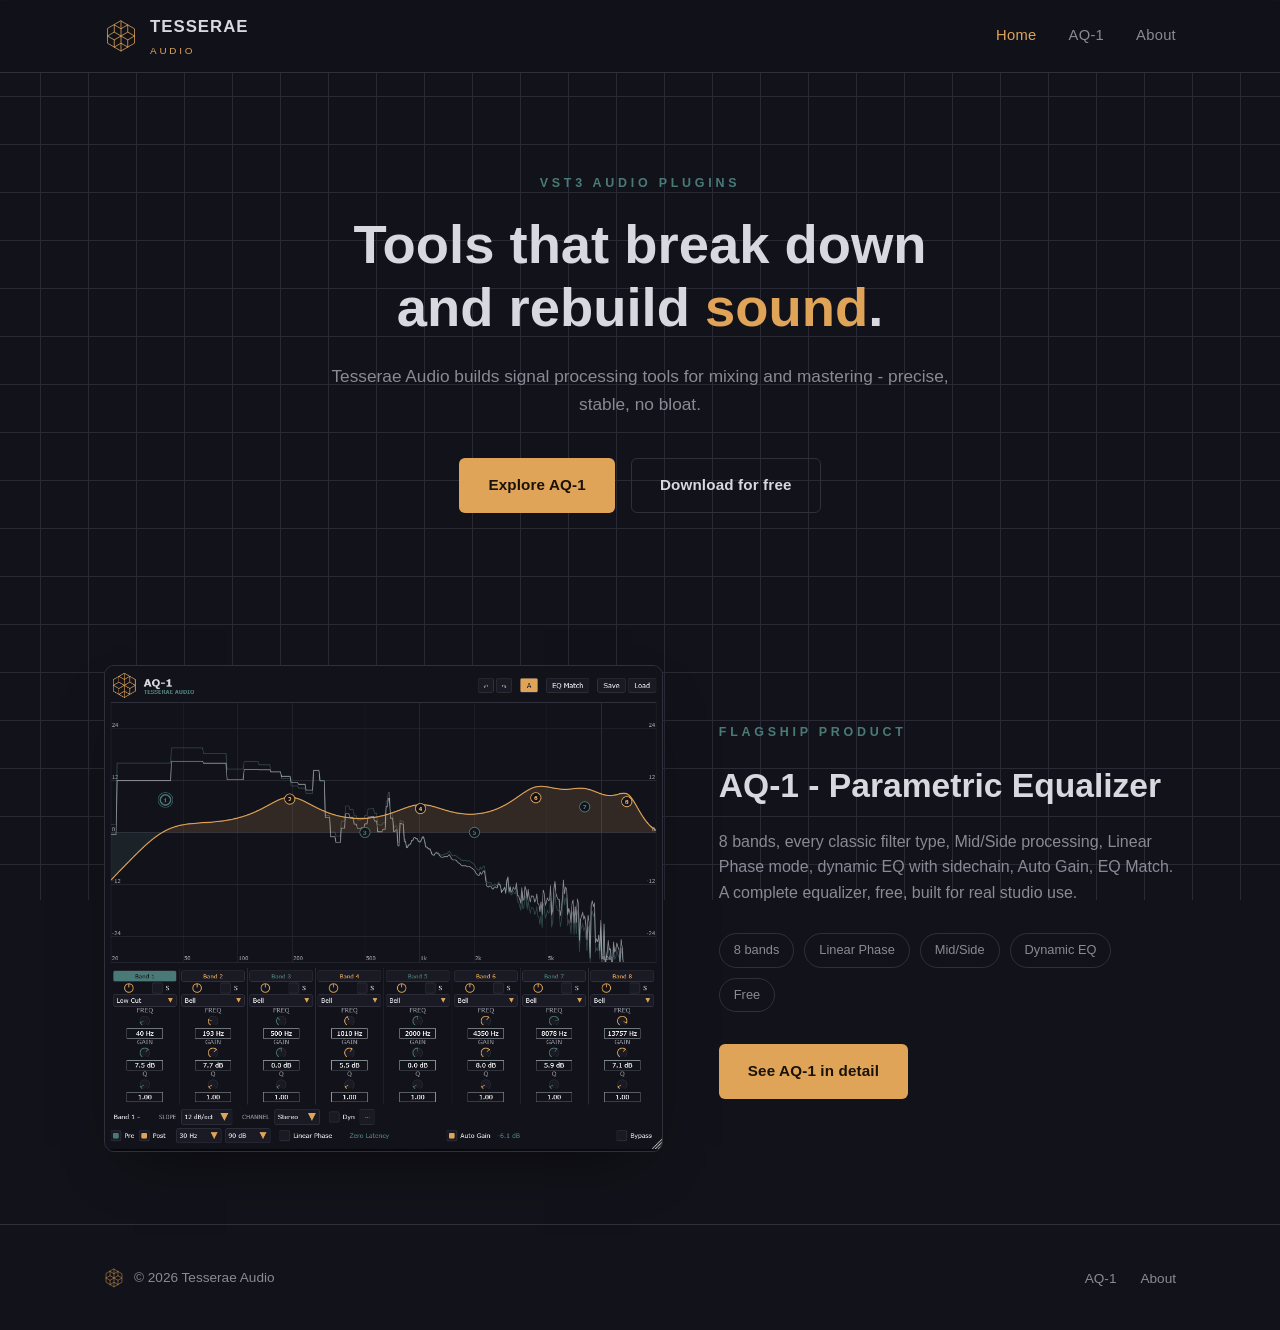
==== index.html @ f29325a7 "Ajoute le site vitrine Tesserae Audio (accueil, AQ-1, about) Site statique HTML/CSS/JS, palette et s" ====
<!doctype html>
<html lang="en">
<head>
<meta charset="utf-8">
<meta name="viewport" content="width=device-width, initial-scale=1">
<title>Tesserae Audio - Tools built from tesserae</title>
<meta name="description" content="Tesserae Audio builds professional VST3 plugins. AQ-1, our multi-band parametric equalizer, is free to download.">
<link rel="icon" type="image/svg+xml" href="assets/logo/tesserae-icon.svg">
<link rel="stylesheet" href="css/style.css">
</head>
<body>

<header class="site-header">
  <div class="container">
    <a href="index.html" class="brand">
      <img src="assets/logo/tesserae-icon.svg" alt="" class="brand-icon">
      <span class="brand-name">TESSERAE<span class="brand-sub">AUDIO</span></span>
    </a>
    <nav class="main-nav">
      <a href="index.html" class="is-active">Home</a>
      <a href="aq-1.html">AQ-1</a>
      <a href="about.html">About</a>
    </nav>
    <button class="nav-toggle" aria-label="Menu"><span></span><span></span><span></span></button>
  </div>
</header>

<main>

  <section class="hero">
    <div class="container">
      <span class="eyebrow">VST3 Audio Plugins</span>
      <h1>Tools that break down<br>and rebuild <span class="accent">sound</span>.</h1>
      <p class="hero-lede">
        Tesserae Audio builds signal processing tools for mixing and mastering -
        precise, stable, no bloat.
      </p>
      <div class="hero-actions">
        <a href="aq-1.html" class="btn btn-primary">Explore AQ-1</a>
        <a href="aq-1.html#download" class="btn btn-secondary">Download for free</a>
      </div>
    </div>
  </section>

  <section class="product-highlight">
    <div class="container product-showcase">
      <figure>
        <img src="assets/img/aq1-screenshot.png" alt="AQ-1 plugin interface, a multi-band parametric equalizer by Tesserae Audio">
      </figure>
      <div class="product-copy">
        <span class="eyebrow">Flagship product</span>
        <h2>AQ-1 - Parametric Equalizer</h2>
        <p>
          8 bands, every classic filter type, Mid/Side processing, Linear Phase mode,
          dynamic EQ with sidechain, Auto Gain, EQ Match. A complete equalizer, free,
          built for real studio use.
        </p>
        <ul class="tag-row">
          <li>8 bands</li>
          <li>Linear Phase</li>
          <li>Mid/Side</li>
          <li>Dynamic EQ</li>
          <li>Free</li>
        </ul>
        <a href="aq-1.html" class="btn btn-primary">See AQ-1 in detail</a>
      </div>
    </div>
  </section>

</main>

<footer class="site-footer">
  <div class="container">
    <div class="footer-brand">
      <img src="assets/logo/tesserae-icon.svg" alt="">
      <span>© 2026 Tesserae Audio</span>
    </div>
    <ul class="footer-links">
      <li><a href="aq-1.html">AQ-1</a></li>
      <li><a href="about.html">About</a></li>
    </ul>
  </div>
</footer>

<script src="js/main.js"></script>
</body>
</html>
---- css/style.css ----
/* Tesserae Audio - style vitrine
   Palette identique a TesseraeLookAndFeel.h (AQ-1) pour rester coherent entre plugin et site */

:root {
  --color-bg: #12121a;
  --color-panel: #1a1a24;
  --color-panel-outline: #30303c;
  --color-grid: #2a2a36;
  --color-grid-bright: #3a3a48;
  --color-accent: #e0a458;
  --color-accent-dim: #b8854a;
  --color-secondary: #4a7a78;
  --color-text: #d8d8e0;
  --color-text-dim: #8a8a96;

  --font-sans: "Space Grotesk", "Inter", -apple-system, BlinkMacSystemFont, "Segoe UI", sans-serif;

  --max-width: 1120px;
}

* {
  box-sizing: border-box;
}

html {
  scroll-behavior: smooth;
}

body {
  margin: 0;
  background: var(--color-bg);
  color: var(--color-text);
  font-family: var(--font-sans);
  line-height: 1.6;
  -webkit-font-smoothing: antialiased;
}

img {
  max-width: 100%;
  display: block;
}

a {
  color: inherit;
}

.container {
  max-width: var(--max-width);
  margin: 0 auto;
  padding: 0 24px;
}

/* Fond geometrique discret : grille fine, echo de la courbe EQ */
body {
  background-image:
    linear-gradient(var(--color-grid) 1px, transparent 1px),
    linear-gradient(90deg, var(--color-grid) 1px, transparent 1px);
  background-size: 48px 48px;
  background-position: center top;
  background-attachment: fixed;
}

/* ---------- Header ---------- */

.site-header {
  position: sticky;
  top: 0;
  z-index: 20;
  background: rgba(18, 18, 26, 0.88);
  backdrop-filter: blur(8px);
  border-bottom: 1px solid var(--color-panel-outline);
}

.site-header .container {
  display: flex;
  align-items: center;
  justify-content: space-between;
  height: 72px;
}

.brand {
  display: flex;
  align-items: center;
  gap: 12px;
  text-decoration: none;
}

.brand-icon {
  width: 34px;
  height: 34px;
}

.brand-name {
  font-weight: 700;
  font-size: 1.05rem;
  letter-spacing: 0.06em;
  color: var(--color-text);
}

.brand-name .brand-sub {
  display: block;
  font-size: 0.62rem;
  font-weight: 400;
  letter-spacing: 0.28em;
  color: var(--color-accent);
  margin-top: 2px;
}

.main-nav {
  display: flex;
  align-items: center;
  gap: 32px;
}

.main-nav a {
  text-decoration: none;
  color: var(--color-text-dim);
  font-size: 0.92rem;
  font-weight: 500;
  letter-spacing: 0.02em;
  transition: color 0.15s ease;
}

.main-nav a:hover,
.main-nav a.is-active {
  color: var(--color-accent);
}

.nav-toggle {
  display: none;
  flex-direction: column;
  gap: 5px;
  background: none;
  border: none;
  cursor: pointer;
  padding: 8px;
}

.nav-toggle span {
  width: 22px;
  height: 2px;
  background: var(--color-text);
}

/* ---------- Buttons ---------- */

.btn {
  display: inline-flex;
  align-items: center;
  justify-content: center;
  gap: 8px;
  padding: 14px 28px;
  border-radius: 6px;
  font-family: inherit;
  font-size: 0.95rem;
  font-weight: 600;
  letter-spacing: 0.01em;
  text-decoration: none;
  cursor: pointer;
  border: 1px solid transparent;
  transition: transform 0.12s ease, border-color 0.15s ease, background 0.15s ease;
}

.btn:active {
  transform: translateY(1px);
}

.btn-primary {
  background: var(--color-accent);
  color: #191208;
}

.btn-primary:hover {
  background: #eab26c;
}

.btn-secondary {
  background: transparent;
  color: var(--color-text);
  border-color: var(--color-panel-outline);
}

.btn-secondary:hover {
  border-color: var(--color-accent);
  color: var(--color-accent);
}

.btn-block {
  width: 100%;
}

/* ---------- Hero ---------- */

.hero {
  padding: 96px 0 80px;
  text-align: center;
}

.eyebrow {
  display: inline-block;
  color: var(--color-secondary);
  font-size: 0.78rem;
  font-weight: 600;
  letter-spacing: 0.3em;
  text-transform: uppercase;
  margin-bottom: 20px;
}

.hero h1 {
  font-size: clamp(2.1rem, 5vw, 3.4rem);
  line-height: 1.15;
  margin: 0 0 24px;
  font-weight: 700;
  color: var(--color-text);
}

.hero h1 .accent {
  color: var(--color-accent);
}

.hero-lede {
  max-width: 640px;
  margin: 0 auto 40px;
  color: var(--color-text-dim);
  font-size: 1.08rem;
}

.hero-actions {
  display: flex;
  gap: 16px;
  justify-content: center;
  flex-wrap: wrap;
}

/* ---------- Sections generiques ---------- */

section {
  padding: 72px 0;
}

.section-heading {
  text-align: center;
  max-width: 620px;
  margin: 0 auto 48px;
}

.section-heading .eyebrow {
  margin-bottom: 14px;
}

.section-heading h2 {
  font-size: clamp(1.6rem, 3.2vw, 2.2rem);
  margin: 0 0 14px;
  color: var(--color-text);
}

.section-heading h2.nowrap {
  white-space: nowrap;
}

@media (max-width: 480px) {
  .section-heading h2.nowrap {
    white-space: normal;
  }
}

.section-heading p {
  color: var(--color-text-dim);
  margin: 0;
}

/* ---------- Produit phare (accueil) ---------- */

.product-showcase {
  display: grid;
  grid-template-columns: 1.1fr 0.9fr;
  gap: 56px;
  align-items: center;
}

.product-showcase figure,
.product-screenshot figure {
  margin: 0;
  border: 1px solid var(--color-panel-outline);
  border-radius: 10px;
  overflow: hidden;
  background: var(--color-panel);
  box-shadow: 0 24px 60px -30px rgba(0, 0, 0, 0.7);
}

/* La capture reelle de l'app (~980px de large) est plus dense/carree que
   l'ancien mockup large : on la plafonne a sa largeur native pour eviter
   l'agrandissement au-dela de sa resolution. */
.product-screenshot figure {
  max-width: 980px;
  margin-left: auto;
  margin-right: auto;
}

.product-copy .eyebrow { margin-bottom: 16px; }

.product-copy h2 {
  font-size: clamp(1.6rem, 3vw, 2.1rem);
  margin: 0 0 16px;
}

.product-copy p {
  color: var(--color-text-dim);
  margin: 0 0 28px;
}

.tag-row {
  display: flex;
  flex-wrap: wrap;
  gap: 10px;
  margin: 0 0 32px;
  padding: 0;
  list-style: none;
}

.tag-row li {
  font-size: 0.8rem;
  color: var(--color-text-dim);
  border: 1px solid var(--color-panel-outline);
  border-radius: 999px;
  padding: 6px 14px;
}

/* ---------- Feature grid (page AQ-1) ---------- */

.feature-grid {
  display: grid;
  grid-template-columns: repeat(auto-fit, minmax(260px, 1fr));
  gap: 20px;
}

.feature-card {
  background: var(--color-panel);
  border: 1px solid var(--color-panel-outline);
  border-radius: 8px;
  padding: 26px;
}

.feature-card .feature-index {
  display: inline-flex;
  align-items: center;
  justify-content: center;
  width: 30px;
  height: 30px;
  border-radius: 50%;
  border: 1px solid var(--color-accent);
  color: var(--color-accent);
  font-size: 0.8rem;
  font-weight: 700;
  margin-bottom: 16px;
}

.feature-card:nth-child(even) .feature-index {
  border-color: var(--color-secondary);
  color: var(--color-secondary);
}

.feature-card h3 {
  margin: 0 0 8px;
  font-size: 1.02rem;
  color: var(--color-text);
}

.feature-card p {
  margin: 0;
  color: var(--color-text-dim);
  font-size: 0.92rem;
}

/* ---------- Specs / requirements ---------- */

.specs-panel {
  background: var(--color-panel);
  border: 1px solid var(--color-panel-outline);
  border-radius: 10px;
  padding: 40px;
  display: grid;
  grid-template-columns: repeat(auto-fit, minmax(180px, 1fr));
  gap: 32px;
}

.spec-item .spec-label {
  display: block;
  font-size: 0.72rem;
  letter-spacing: 0.16em;
  text-transform: uppercase;
  color: var(--color-secondary);
  margin-bottom: 8px;
}

.spec-item .spec-value {
  color: var(--color-text);
  font-weight: 600;
}

/* ---------- Download CTA ---------- */

.download-cta {
  text-align: center;
  border-top: 1px solid var(--color-panel-outline);
}

.download-cta h2 {
  margin: 0 0 12px;
  font-size: clamp(1.6rem, 3.2vw, 2.2rem);
}

.download-cta p {
  color: var(--color-text-dim);
  max-width: 480px;
  margin: 0 auto 32px;
}

.free-badge {
  display: inline-block;
  margin-top: 20px;
  font-size: 0.8rem;
  color: var(--color-accent);
  letter-spacing: 0.08em;
  text-transform: uppercase;
}

/* ---------- About page ---------- */

.about-content {
  max-width: 700px;
  margin: 0 auto;
}

.about-content p {
  color: var(--color-text-dim);
  margin: 0 0 22px;
}

.about-content strong {
  color: var(--color-text);
}

.pull-quote {
  border-left: 3px solid var(--color-accent);
  padding-left: 24px;
  margin: 40px 0;
  font-size: 1.15rem;
  color: var(--color-text);
}

/* ---------- Footer ---------- */

.site-footer {
  border-top: 1px solid var(--color-panel-outline);
  padding: 40px 0;
}

.site-footer .container {
  display: flex;
  align-items: center;
  justify-content: space-between;
  flex-wrap: wrap;
  gap: 16px;
}

.footer-brand {
  display: flex;
  align-items: center;
  gap: 10px;
  color: var(--color-text-dim);
  font-size: 0.85rem;
}

.footer-brand img {
  width: 20px;
  height: 20px;
}

.footer-links {
  display: flex;
  gap: 24px;
  list-style: none;
  padding: 0;
  margin: 0;
}

.footer-links a {
  text-decoration: none;
  color: var(--color-text-dim);
  font-size: 0.85rem;
}

.footer-links a:hover {
  color: var(--color-accent);
}

/* ---------- Responsive ---------- */

@media (max-width: 860px) {
  .product-showcase {
    grid-template-columns: 1fr;
  }
}

@media (max-width: 720px) {
  .main-nav {
    position: absolute;
    top: 72px;
    left: 0;
    right: 0;
    background: var(--color-bg);
    border-bottom: 1px solid var(--color-panel-outline);
    flex-direction: column;
    align-items: flex-start;
    gap: 0;
    padding: 8px 24px 24px;
    display: none;
  }

  .main-nav.is-open {
    display: flex;
  }

  .main-nav a {
    width: 100%;
    padding: 12px 0;
    border-bottom: 1px solid var(--color-grid);
  }

  .nav-toggle {
    display: flex;
  }

  .hero {
    padding: 64px 0 56px;
  }

  section {
    padding: 56px 0;
  }

  .specs-panel {
    padding: 28px;
  }

  .site-footer .container {
    flex-direction: column;
    text-align: center;
  }
}
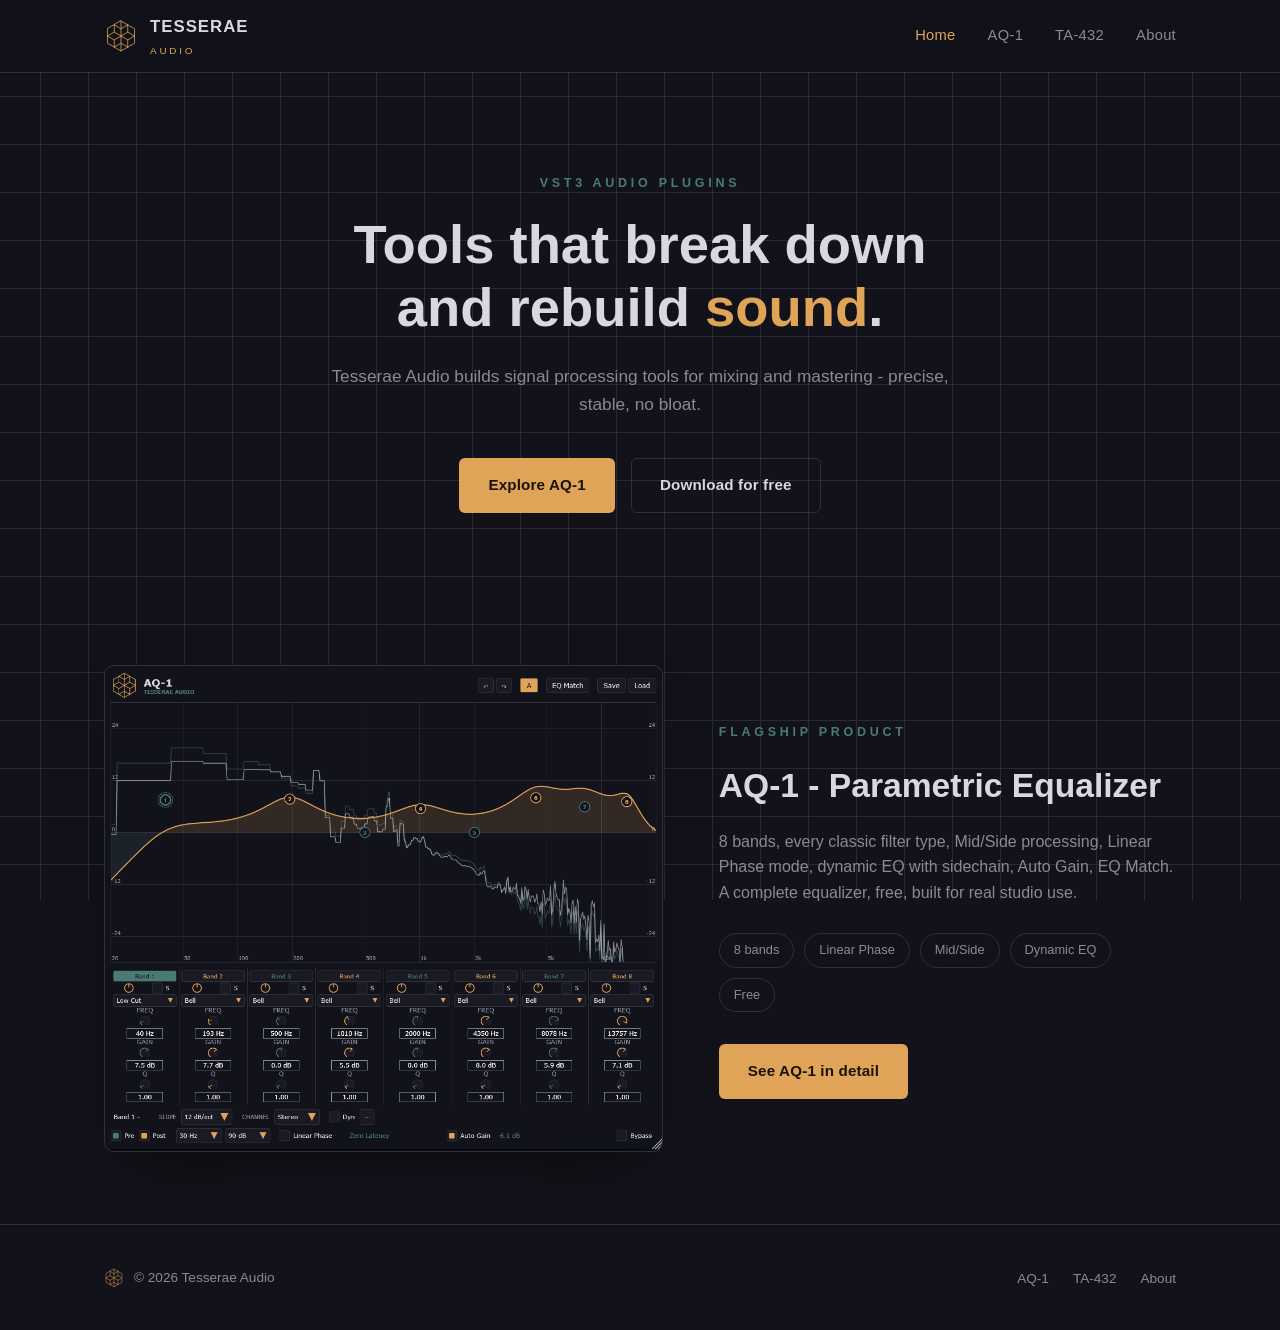
==== commit 00f897a4: "Add TA-432 product page New ta-432.html (pitch converter VST3), mirroring aq-1.html's structure and " ====
--- a/index.html
+++ b/index.html
@@ -19,6 +19,7 @@
     <nav class="main-nav">
       <a href="index.html" class="is-active">Home</a>
       <a href="aq-1.html">AQ-1</a>
+      <a href="ta-432.html">TA-432</a>
       <a href="about.html">About</a>
     </nav>
     <button class="nav-toggle" aria-label="Menu"><span></span><span></span><span></span></button>
@@ -77,6 +78,7 @@
     </div>
     <ul class="footer-links">
       <li><a href="aq-1.html">AQ-1</a></li>
+      <li><a href="ta-432.html">TA-432</a></li>
       <li><a href="about.html">About</a></li>
     </ul>
   </div>
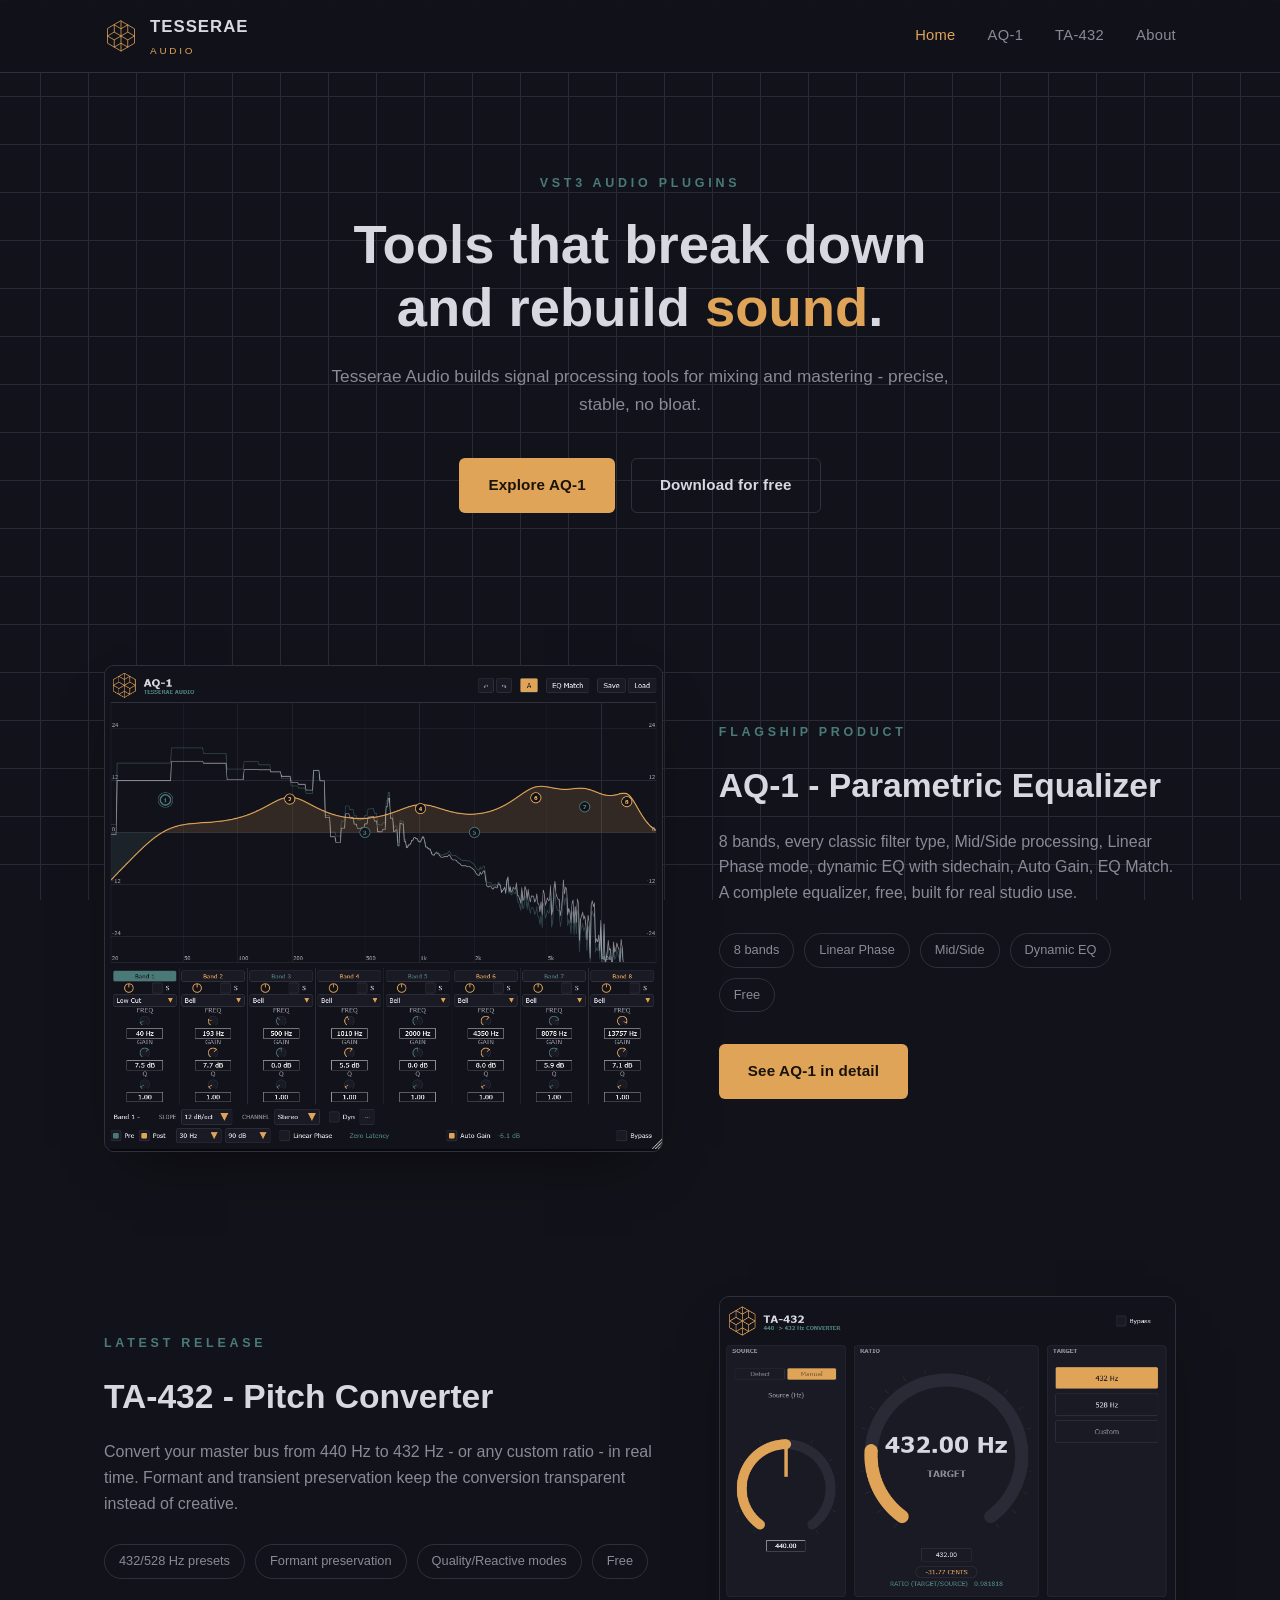
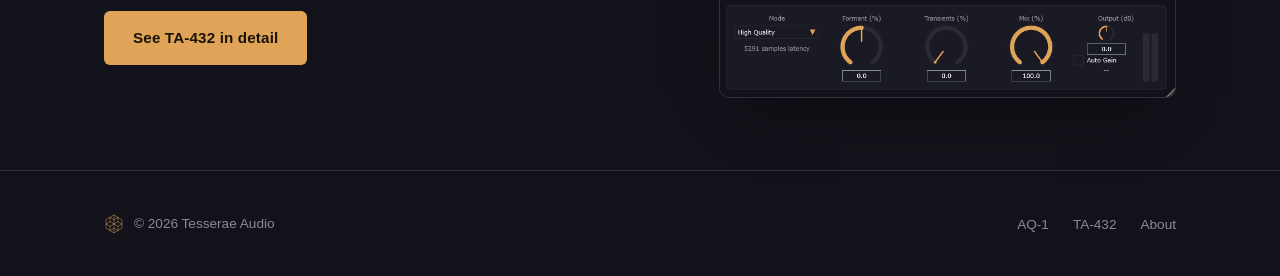
==== commit f87d5650: "Add TA-432 showcase section to the homepage Second product-showcase block below AQ-1's flagship sect" ====
--- a/index.html
+++ b/index.html
@@ -4,7 +4,7 @@
 <meta charset="utf-8">
 <meta name="viewport" content="width=device-width, initial-scale=1">
 <title>Tesserae Audio - Tools built from tesserae</title>
-<meta name="description" content="Tesserae Audio builds professional VST3 plugins. AQ-1, our multi-band parametric equalizer, is free to download.">
+<meta name="description" content="Tesserae Audio builds professional VST3 plugins: AQ-1, a multi-band parametric equalizer, and TA-432, a real-time pitch converter. Both free to download.">
 <link rel="icon" type="image/svg+xml" href="assets/logo/tesserae-icon.svg">
 <link rel="stylesheet" href="css/style.css">
 </head>
@@ -68,6 +68,30 @@
     </div>
   </section>
 
+  <section class="product-highlight">
+    <div class="container product-showcase">
+      <div class="product-copy">
+        <span class="eyebrow">Latest release</span>
+        <h2>TA-432 - Pitch Converter</h2>
+        <p>
+          Convert your master bus from 440 Hz to 432 Hz - or any custom ratio - in
+          real time. Formant and transient preservation keep the conversion
+          transparent instead of creative.
+        </p>
+        <ul class="tag-row">
+          <li>432/528 Hz presets</li>
+          <li>Formant preservation</li>
+          <li>Quality/Reactive modes</li>
+          <li>Free</li>
+        </ul>
+        <a href="ta-432.html" class="btn btn-primary">See TA-432 in detail</a>
+      </div>
+      <figure>
+        <img src="assets/img/ta432-screenshot.png" alt="TA-432 plugin interface: Source/Ratio/Target panels, Formant/Transients/Mix controls, Quality/Reactive mode, output meter">
+      </figure>
+    </div>
+  </section>
+
 </main>
 
 <footer class="site-footer">
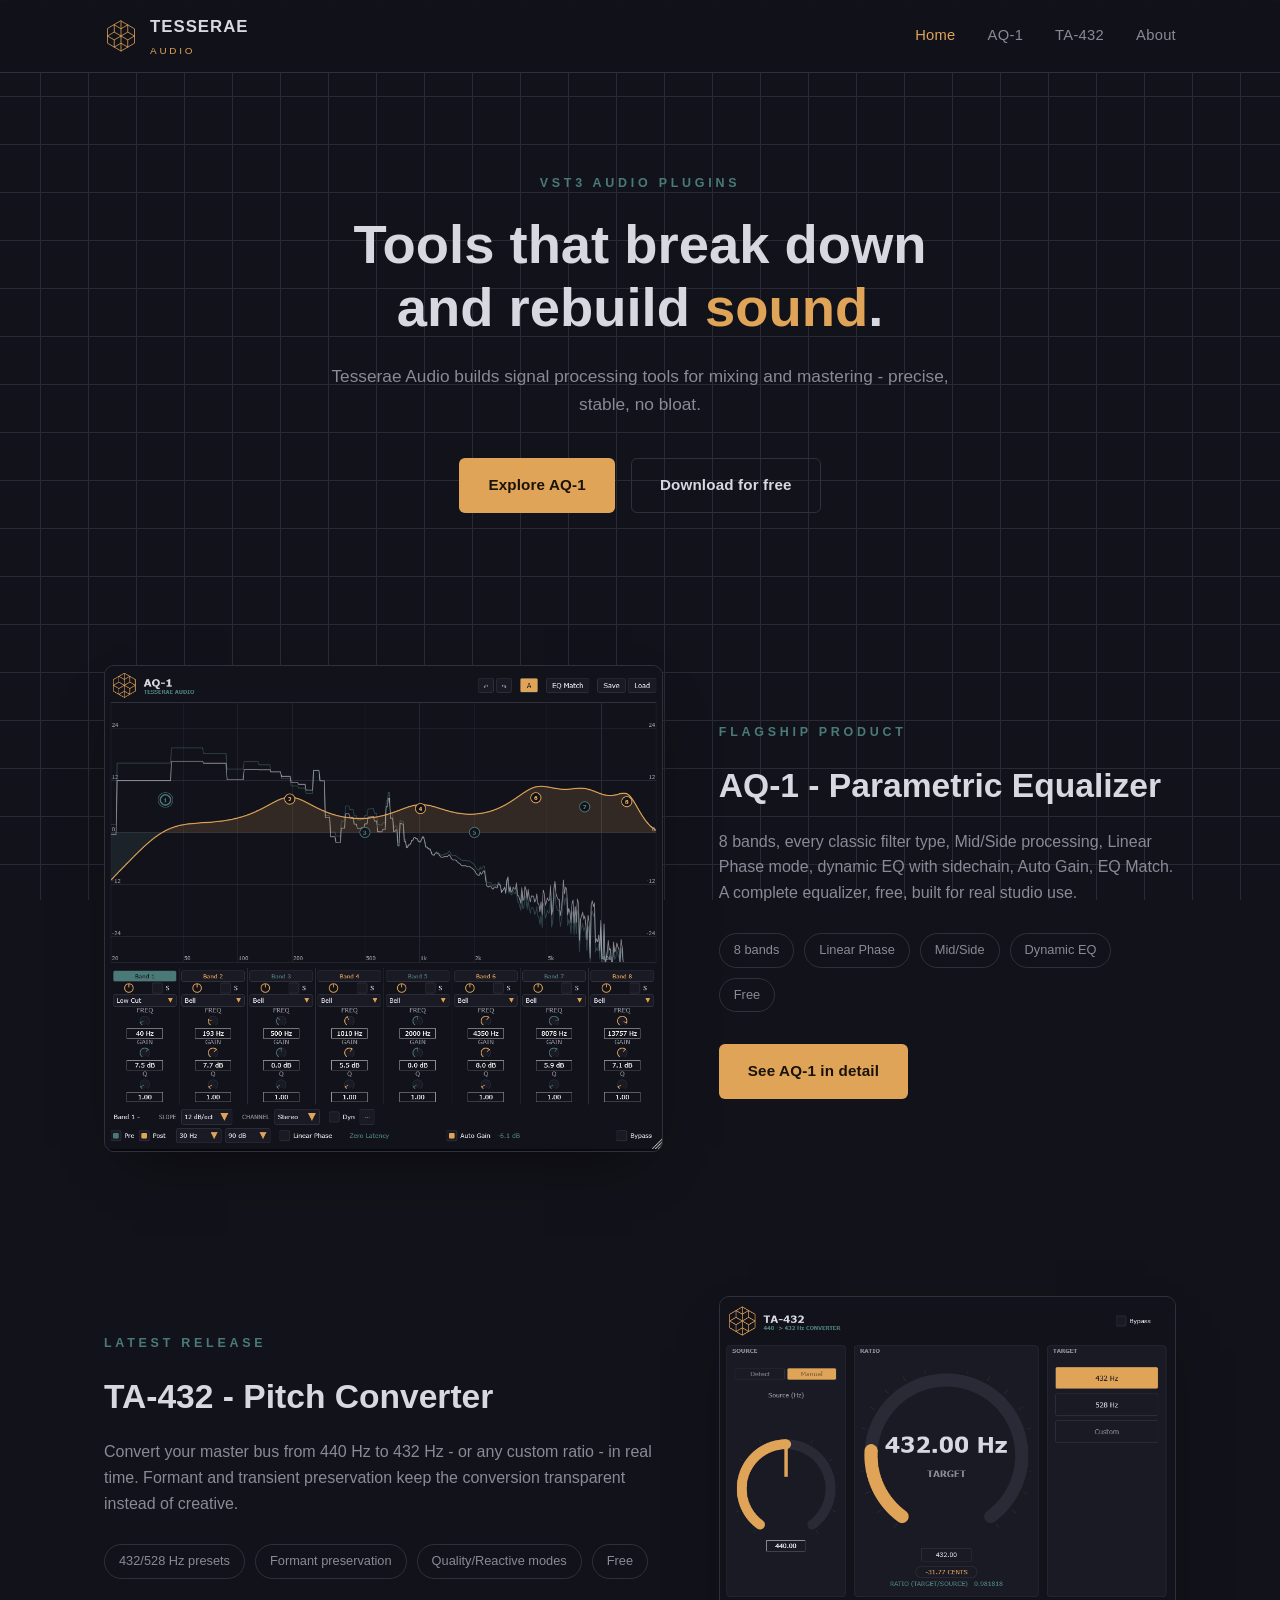
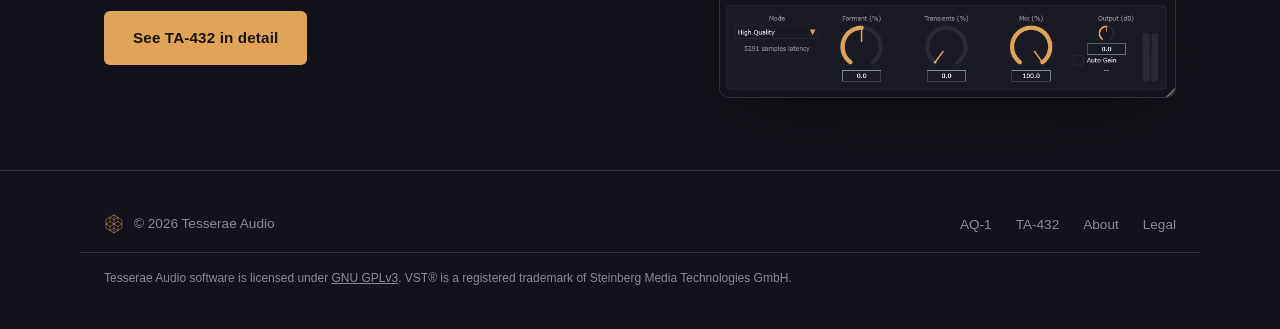
==== commit ad17f081: "Ajoute une page Legal et une mention discrete GPLv3/VST en footer" ====
--- a/index.html
+++ b/index.html
@@ -104,7 +104,11 @@
       <li><a href="aq-1.html">AQ-1</a></li>
       <li><a href="ta-432.html">TA-432</a></li>
       <li><a href="about.html">About</a></li>
+      <li><a href="legal.html">Legal</a></li>
     </ul>
+  </div>
+  <div class="container footer-legal">
+    <p>Tesserae Audio software is licensed under <a href="legal.html">GNU GPLv3</a>. VST&reg; is a registered trademark of Steinberg Media Technologies GmbH.</p>
   </div>
 </footer>
 
--- a/css/style.css
+++ b/css/style.css
@@ -492,6 +492,28 @@
 }
 
 .footer-links a:hover {
+  color: var(--color-accent);
+}
+
+.footer-legal {
+  margin-top: 16px;
+  padding-top: 16px;
+  border-top: 1px solid var(--color-panel-outline);
+}
+
+.footer-legal p {
+  margin: 0;
+  font-size: 0.75rem;
+  color: var(--color-text-dim);
+  text-align: center;
+}
+
+.footer-legal a {
+  color: var(--color-text-dim);
+  text-decoration: underline;
+}
+
+.footer-legal a:hover {
   color: var(--color-accent);
 }
 
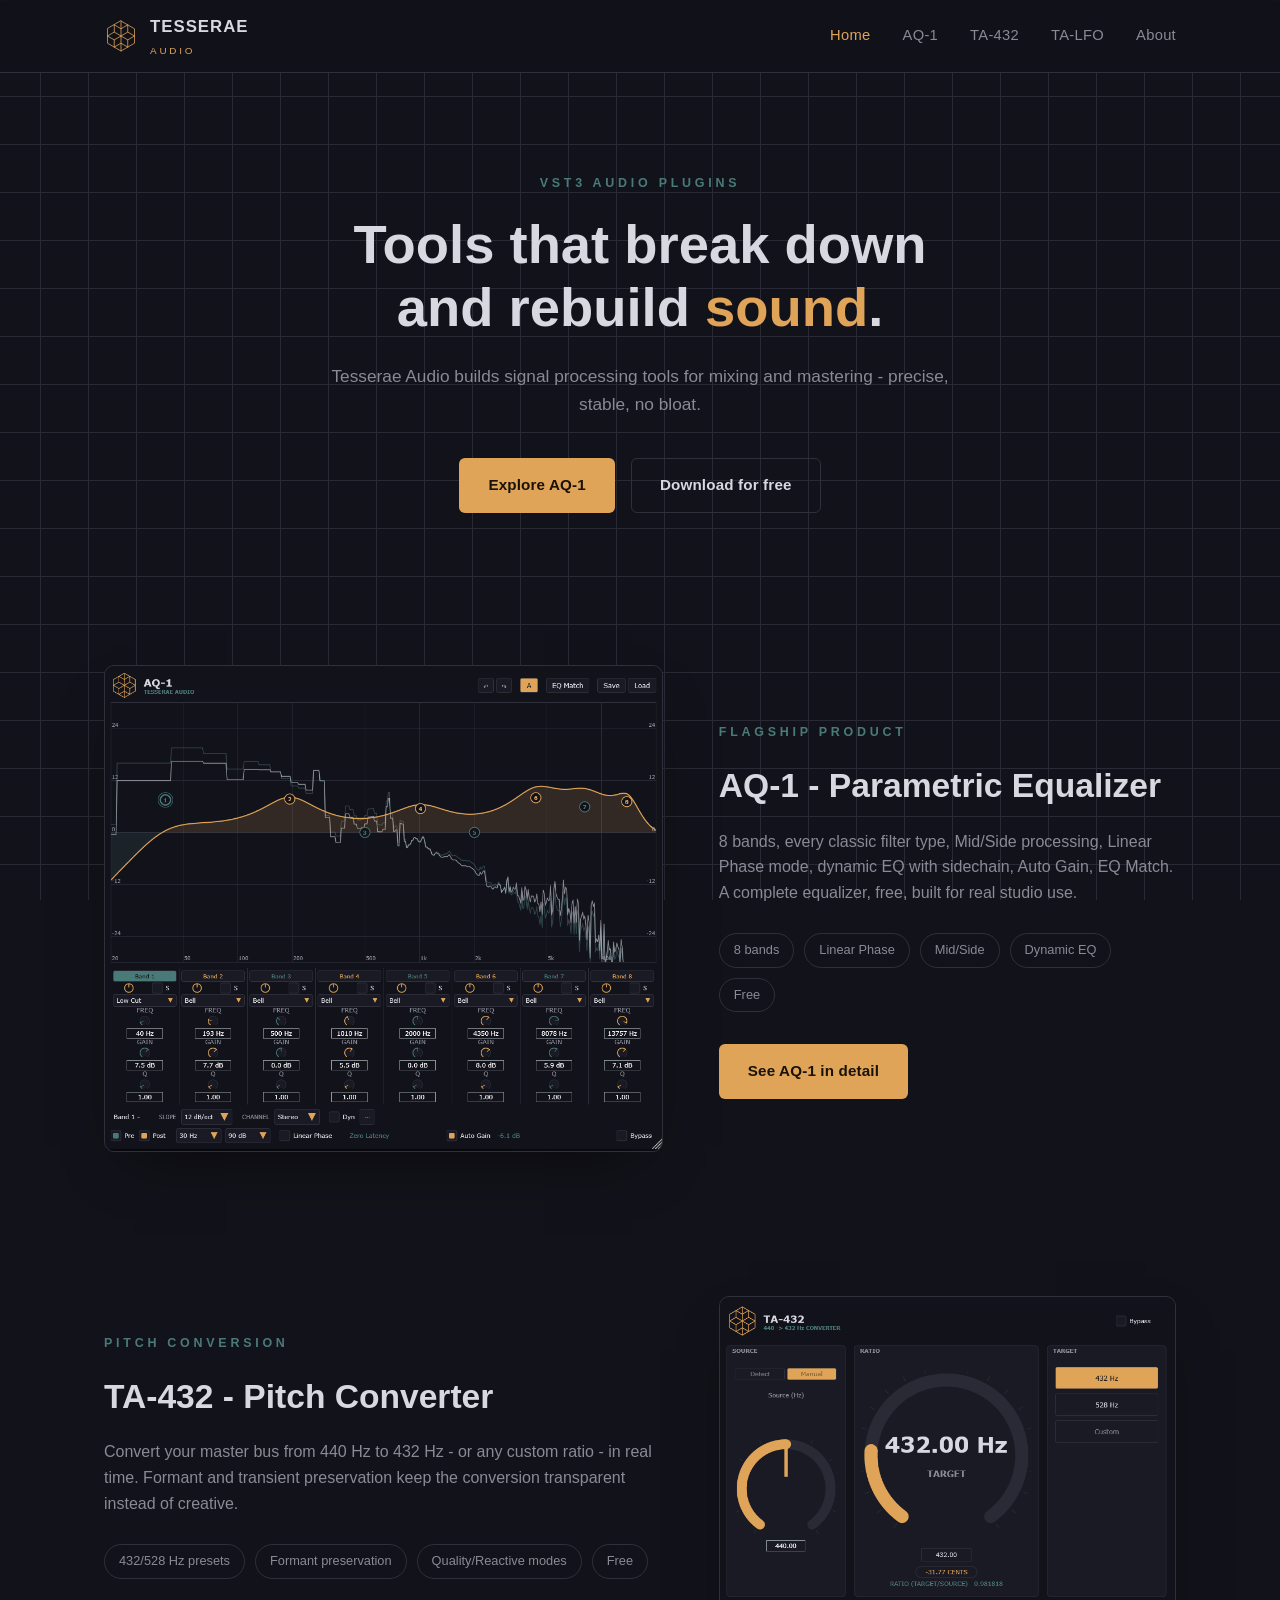
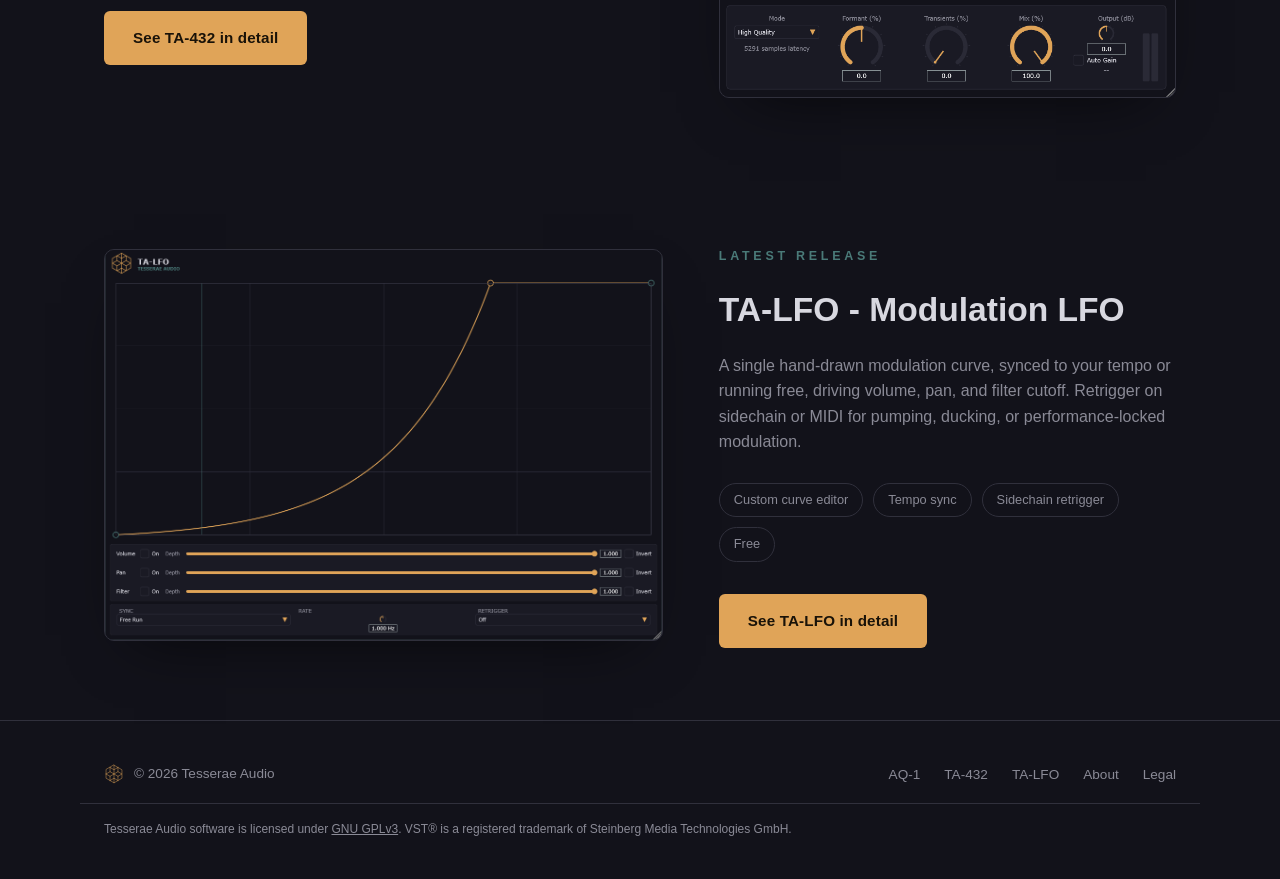
==== commit c11eaf7d: "Ajoute la carte produit et la page dediee TA-LFO Section homepage, page ta-lfo.html (features, requi" ====
--- a/index.html
+++ b/index.html
@@ -4,7 +4,7 @@
 <meta charset="utf-8">
 <meta name="viewport" content="width=device-width, initial-scale=1">
 <title>Tesserae Audio - Tools built from tesserae</title>
-<meta name="description" content="Tesserae Audio builds professional VST3 plugins: AQ-1, a multi-band parametric equalizer, and TA-432, a real-time pitch converter. Both free to download.">
+<meta name="description" content="Tesserae Audio builds professional VST3 plugins: AQ-1, a multi-band parametric equalizer, TA-432, a real-time pitch converter, and TA-LFO, a tempo-synced modulation LFO. All free to download.">
 <link rel="icon" type="image/svg+xml" href="assets/logo/tesserae-icon.svg">
 <link rel="stylesheet" href="css/style.css">
 </head>
@@ -20,6 +20,7 @@
       <a href="index.html" class="is-active">Home</a>
       <a href="aq-1.html">AQ-1</a>
       <a href="ta-432.html">TA-432</a>
+      <a href="ta-lfo.html">TA-LFO</a>
       <a href="about.html">About</a>
     </nav>
     <button class="nav-toggle" aria-label="Menu"><span></span><span></span><span></span></button>
@@ -71,7 +72,7 @@
   <section class="product-highlight">
     <div class="container product-showcase">
       <div class="product-copy">
-        <span class="eyebrow">Latest release</span>
+        <span class="eyebrow">Pitch conversion</span>
         <h2>TA-432 - Pitch Converter</h2>
         <p>
           Convert your master bus from 440 Hz to 432 Hz - or any custom ratio - in
@@ -92,6 +93,30 @@
     </div>
   </section>
 
+  <section class="product-highlight">
+    <div class="container product-showcase">
+      <figure>
+        <img src="assets/img/ta-lfo-screenshot.png" alt="TA-LFO plugin interface: modulation curve editor with draggable points, Volume/Pan/Filter routing panel, sync and retrigger controls">
+      </figure>
+      <div class="product-copy">
+        <span class="eyebrow">Latest release</span>
+        <h2>TA-LFO - Modulation LFO</h2>
+        <p>
+          A single hand-drawn modulation curve, synced to your tempo or running free,
+          driving volume, pan, and filter cutoff. Retrigger on sidechain or MIDI for
+          pumping, ducking, or performance-locked modulation.
+        </p>
+        <ul class="tag-row">
+          <li>Custom curve editor</li>
+          <li>Tempo sync</li>
+          <li>Sidechain retrigger</li>
+          <li>Free</li>
+        </ul>
+        <a href="ta-lfo.html" class="btn btn-primary">See TA-LFO in detail</a>
+      </div>
+    </div>
+  </section>
+
 </main>
 
 <footer class="site-footer">
@@ -103,6 +128,7 @@
     <ul class="footer-links">
       <li><a href="aq-1.html">AQ-1</a></li>
       <li><a href="ta-432.html">TA-432</a></li>
+      <li><a href="ta-lfo.html">TA-LFO</a></li>
       <li><a href="about.html">About</a></li>
       <li><a href="legal.html">Legal</a></li>
     </ul>
